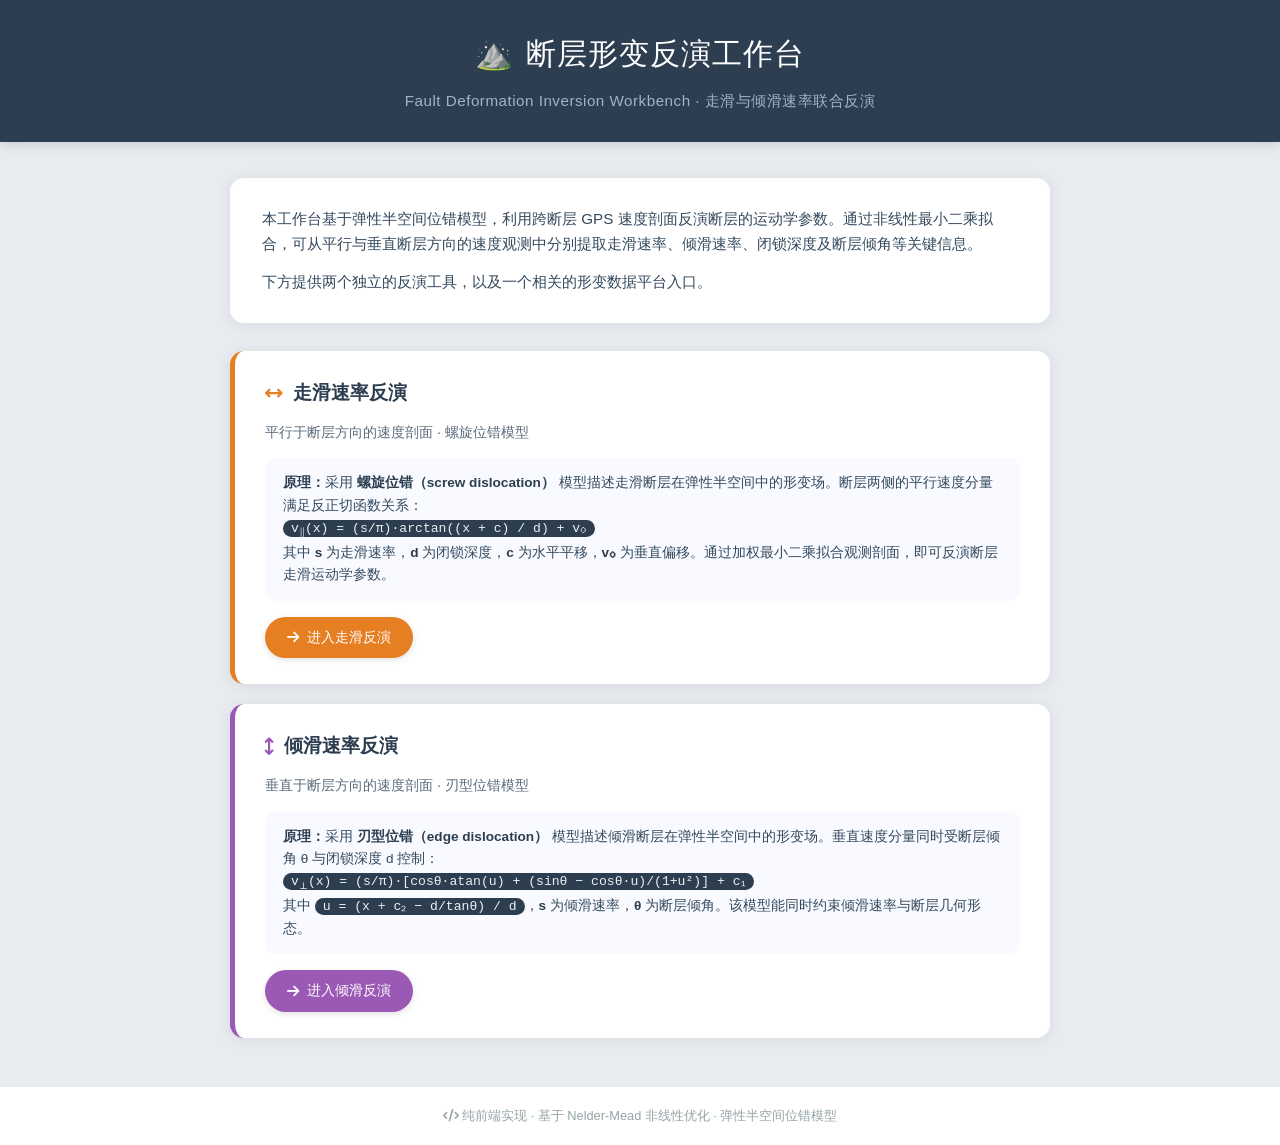
==== fault_inversion_index.html @ 7bd521e2 "Add files via upload" ====
<!DOCTYPE html>
<html lang="zh-CN">
<head>
    <meta charset="UTF-8">
    <meta name="viewport" content="width=device-width, initial-scale=1.0">
    <title>断层形变反演工作台</title>
    <style>
        * { margin: 0; padding: 0; box-sizing: border-box; }
        body {
            font-family: 'Segoe UI', Roboto, 'Helvetica Neue', Arial, sans-serif;
            background: #e8ecf1;
            color: #2c3e50;
            line-height: 1.7;
            min-height: 100vh;
            display: flex;
            flex-direction: column;
        }
        .header {
            background: #2c3e50;
            color: white;
            padding: 28px 24px;
            text-align: center;
            box-shadow: 0 2px 12px rgba(0,0,0,0.15);
        }
        .header h1 {
            font-size: 1.9rem;
            font-weight: 500;
            letter-spacing: 1px;
            display: flex;
            align-items: center;
            justify-content: center;
            gap: 12px;
            flex-wrap: wrap;
        }
        .header h1 span { color: #3498db; }
        .header .subtitle {
            margin-top: 8px;
            font-size: 0.95rem;
            color: #a0b4c8;
            letter-spacing: 0.5px;
        }
        .main {
            flex: 1;
            max-width: 860px;
            margin: 0 auto;
            padding: 36px 20px 48px;
            width: 100%;
        }
        .intro {
            background: white;
            border-radius: 14px;
            box-shadow: 0 2px 16px rgba(0,0,0,0.08);
            padding: 28px 32px;
            margin-bottom: 28px;
        }
        .intro p { font-size: 0.95rem; color: #34495e; }
        .intro p + p { margin-top: 12px; }
        .card-grid {
            display: flex;
            flex-direction: column;
            gap: 20px;
        }
        .card {
            background: white;
            border-radius: 14px;
            box-shadow: 0 2px 16px rgba(0,0,0,0.08);
            padding: 26px 30px;
            transition: box-shadow 0.2s, transform 0.2s;
            border-left: 5px solid #3498db;
        }
        .card:hover {
            box-shadow: 0 6px 24px rgba(0,0,0,0.13);
            transform: translateY(-2px);
        }
        .card.strike { border-left-color: #e67e22; }
        .card.dip { border-left-color: #9b59b6; }
        .card.external { border-left-color: #27ae60; }
        .card h2 {
            font-size: 1.2rem;
            font-weight: 600;
            margin-bottom: 10px;
            display: flex;
            align-items: center;
            gap: 10px;
        }
        .card h2 i { font-size: 1.1rem; }
        .card.strike h2 i { color: #e67e22; }
        .card.dip h2 i { color: #9b59b6; }
        .card.external h2 i { color: #27ae60; }
        .card .desc {
            font-size: 0.9rem;
            color: #5a6c7d;
            margin-bottom: 14px;
        }
        .card .principle {
            background: #f8faff;
            border-radius: 10px;
            padding: 14px 18px;
            font-size: 0.85rem;
            color: #34495e;
            margin-bottom: 16px;
            line-height: 1.65;
        }
        .card .principle strong { color: #2c3e50; }
        .card .principle code {
            background: #2c3e50;
            color: #ecf0f1;
            padding: 1px 8px;
            border-radius: 10px;
            font-family: 'Courier New', monospace;
            font-size: 0.82rem;
        }
        .card .btn-link {
            display: inline-flex;
            align-items: center;
            gap: 8px;
            padding: 9px 22px;
            border-radius: 24px;
            text-decoration: none;
            font-size: 0.88rem;
            font-weight: 500;
            color: white;
            transition: background 0.2s;
            box-shadow: 0 2px 6px rgba(0,0,0,0.12);
        }
        .card.strike .btn-link { background: #e67e22; }
        .card.strike .btn-link:hover { background: #d35400; }
        .card.dip .btn-link { background: #9b59b6; }
        .card.dip .btn-link:hover { background: #8e44ad; }
        .card.external .btn-link { background: #27ae60; }
        .card.external .btn-link:hover { background: #219a52; }
        .footer {
            text-align: center;
            padding: 18px;
            font-size: 0.8rem;
            color: #95a5a6;
            background: white;
            border-top: 1px solid #e1e8f0;
        }
        @media (max-width: 600px) {
            .header h1 { font-size: 1.4rem; }
            .main { padding: 24px 14px 36px; }
            .card { padding: 20px 18px; }
            .intro { padding: 20px 18px; }
        }
    </style>
</head>
<body>
    <div class="header">
        <h1><span>⛰️</span> 断层形变反演工作台</h1>
        <div class="subtitle">Fault Deformation Inversion Workbench · 走滑与倾滑速率联合反演</div>
    </div>

    <div class="main">
        <div class="intro">
            <p>本工作台基于弹性半空间位错模型，利用跨断层 GPS 速度剖面反演断层的运动学参数。通过非线性最小二乘拟合，可从平行与垂直断层方向的速度观测中分别提取走滑速率、倾滑速率、闭锁深度及断层倾角等关键信息。</p>
            <p>下方提供两个独立的反演工具，以及一个相关的形变数据平台入口。</p>
        </div>

        <div class="card-grid">
            <!-- 走滑 -->
            <div class="card strike">
                <h2><i class="fas fa-arrows-left-right"></i> 走滑速率反演</h2>
                <div class="desc">平行于断层方向的速度剖面 · 螺旋位错模型</div>
                <div class="principle">
                    <strong>原理：</strong>采用 <strong>螺旋位错（screw dislocation）</strong> 模型描述走滑断层在弹性半空间中的形变场。断层两侧的平行速度分量满足反正切函数关系：
                    <br>
                    <code>v<sub>∥</sub>(x) = (s/π)·arctan((x + c) / d) + v₀</code>
                    <br>
                    其中 <strong>s</strong> 为走滑速率，<strong>d</strong> 为闭锁深度，<strong>c</strong> 为水平平移，<strong>v₀</strong> 为垂直偏移。通过加权最小二乘拟合观测剖面，即可反演断层走滑运动学参数。
                </div>
                <a class="btn-link" href="OPT_strike_slip.html">
                    <i class="fas fa-arrow-right"></i> 进入走滑反演
                </a>
            </div>

            <!-- 倾滑 -->
            <div class="card dip">
                <h2><i class="fas fa-arrows-up-down"></i> 倾滑速率反演</h2>
                <div class="desc">垂直于断层方向的速度剖面 · 刃型位错模型</div>
                <div class="principle">
                    <strong>原理：</strong>采用 <strong>刃型位错（edge dislocation）</strong> 模型描述倾滑断层在弹性半空间中的形变场。垂直速度分量同时受断层倾角 θ 与闭锁深度 d 控制：
                    <br>
                    <code>v<sub>⊥</sub>(x) = (s/π)·[cosθ·atan(u) + (sinθ − cosθ·u)/(1+u²)] + c₁</code>
                    <br>
                    其中 <code>u = (x + c₂ − d/tanθ) / d</code>，<strong>s</strong> 为倾滑速率，<strong>θ</strong> 为断层倾角。该模型能同时约束倾滑速率与断层几何形态。
                </div>
                <a class="btn-link" href="OPT_dip_slip.html">
                    <i class="fas fa-arrow-right"></i> 进入倾滑反演
                </a>
            </div>
        </div>
    </div>

    <div class="footer">
        <i class="fas fa-code"></i> 纯前端实现 · 基于 Nelder-Mead 非线性优化 · 弹性半空间位错模型
    </div>

    <!-- 引入 Font Awesome 图标 -->
    <link rel="stylesheet" href="https://cdnjs.cloudflare.com/ajax/libs/font-awesome/6.0.0-beta3/css/all.min.css">
</body>
</html>
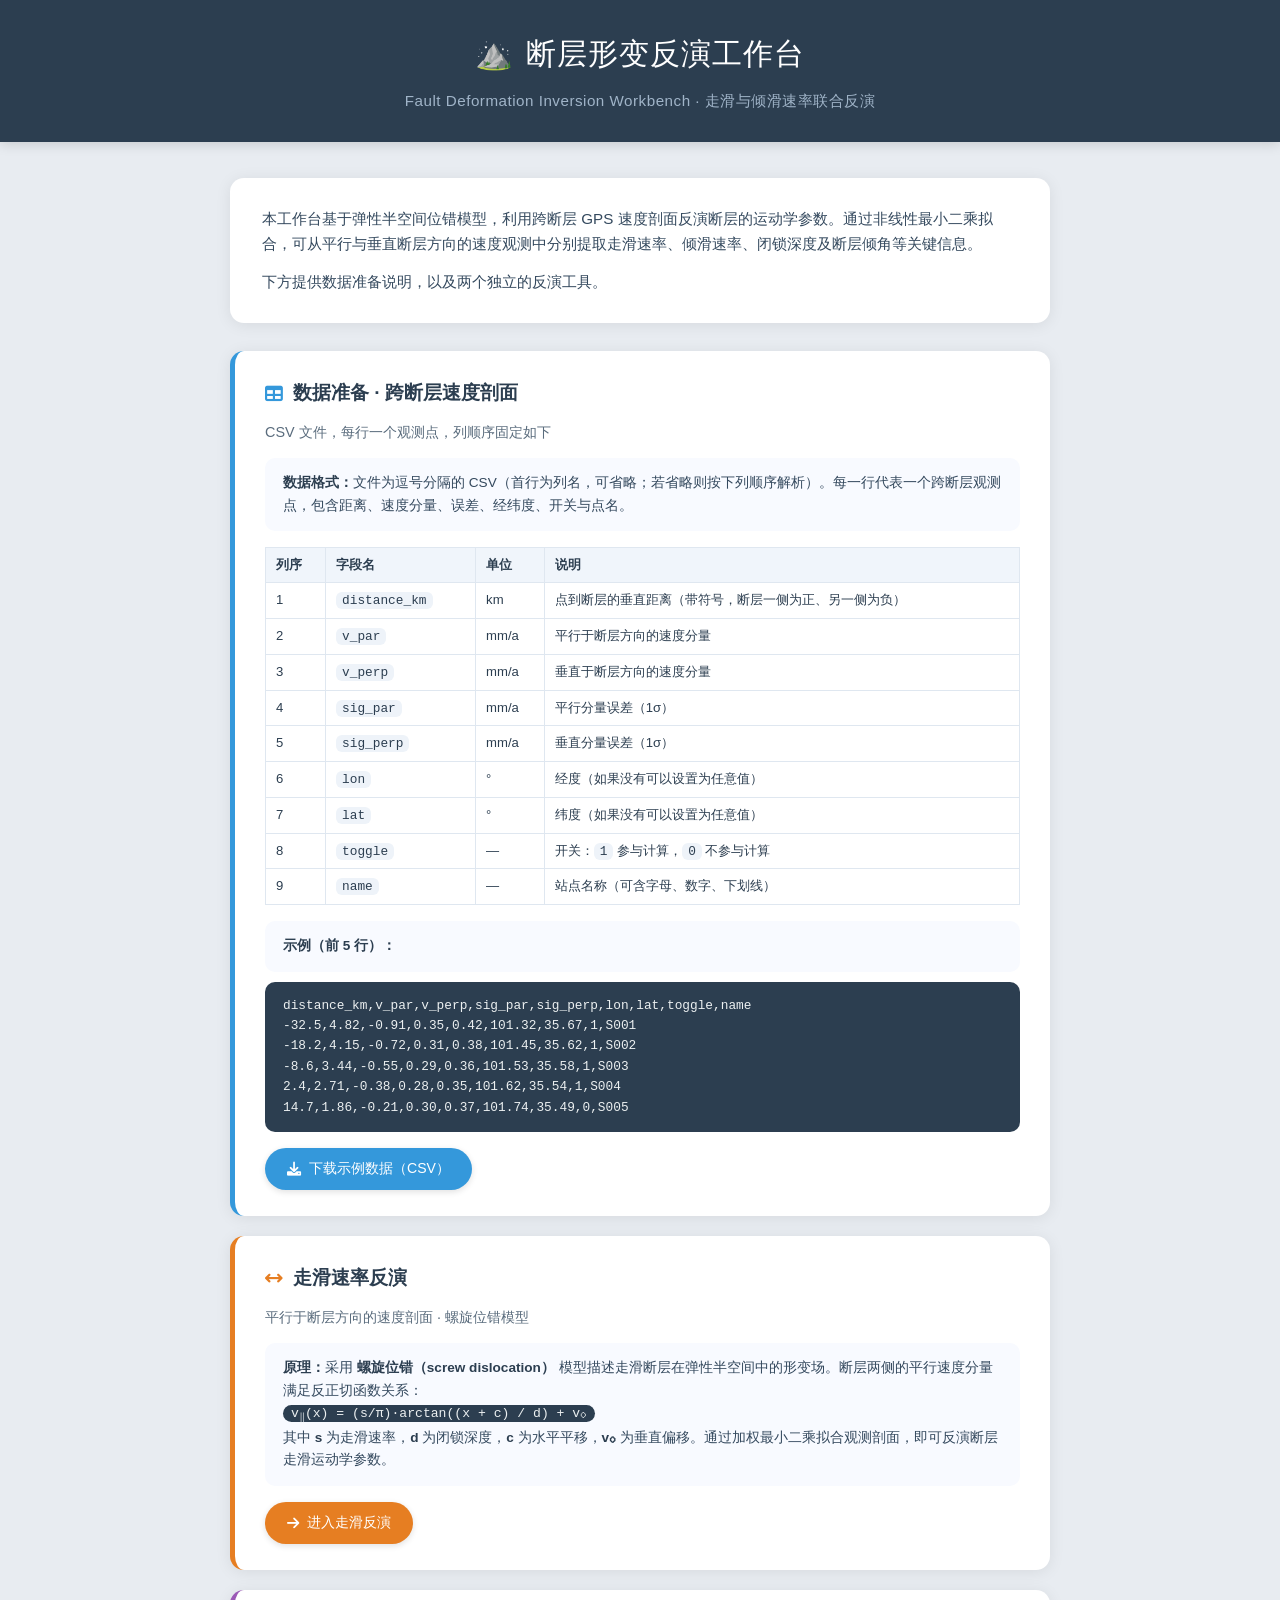
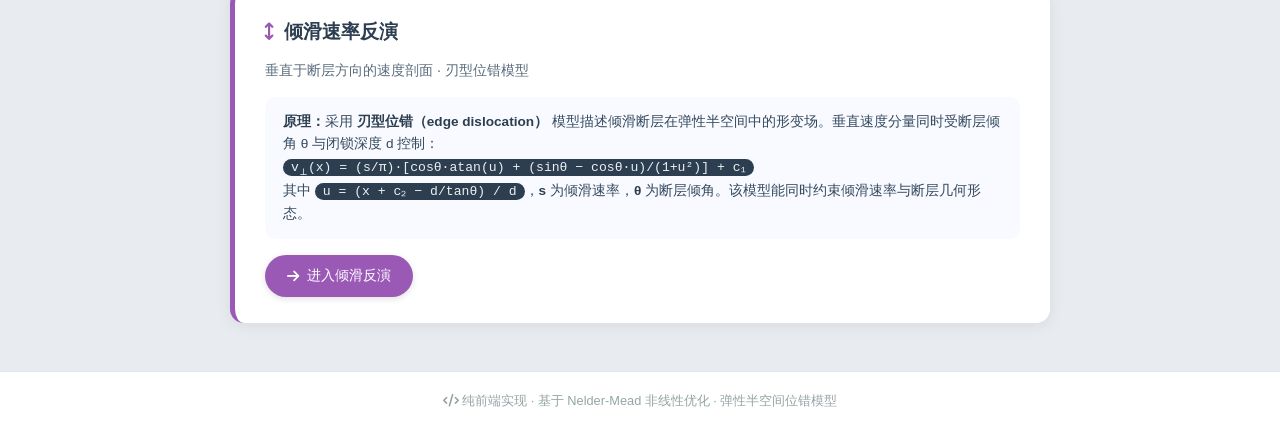
==== commit 05547582: "Add files via upload" ====
--- a/fault_inversion_index.html
+++ b/fault_inversion_index.html
@@ -75,6 +75,7 @@
         .card.strike { border-left-color: #e67e22; }
         .card.dip { border-left-color: #9b59b6; }
         .card.external { border-left-color: #27ae60; }
+        .card.data { border-left-color: #3498db; }
         .card h2 {
             font-size: 1.2rem;
             font-weight: 600;
@@ -87,6 +88,7 @@
         .card.strike h2 i { color: #e67e22; }
         .card.dip h2 i { color: #9b59b6; }
         .card.external h2 i { color: #27ae60; }
+        .card.data h2 i { color: #3498db; }
         .card .desc {
             font-size: 0.9rem;
             color: #5a6c7d;
@@ -129,6 +131,8 @@
         .card.dip .btn-link:hover { background: #8e44ad; }
         .card.external .btn-link { background: #27ae60; }
         .card.external .btn-link:hover { background: #219a52; }
+        .card.data .btn-link { background: #3498db; }
+        .card.data .btn-link:hover { background: #2f89c5; }
         .footer {
             text-align: center;
             padding: 18px;
@@ -137,11 +141,60 @@
             background: white;
             border-top: 1px solid #e1e8f0;
         }
+
+        /* ===== 数据格式说明区 ===== */
+        .data-table {
+            width: 100%;
+            border-collapse: collapse;
+            font-size: 0.82rem;
+            margin: 6px 0 16px;
+        }
+        .data-table th, .data-table td {
+            border: 1px solid #dfe7f0;
+            padding: 6px 10px;
+            text-align: left;
+            vertical-align: top;
+        }
+        .data-table th {
+            background: #f0f5fb;
+            color: #2c3e50;
+            font-weight: 600;
+            white-space: nowrap;
+        }
+        .data-table td code {
+            background: #eef3f9;
+            color: #2c3e50;
+            padding: 1px 6px;
+            border-radius: 6px;
+            font-family: 'Courier New', monospace;
+            font-size: 0.8rem;
+        }
+        .sample-code {
+            background: #2c3e50;
+            color: #ecf0f1;
+            border-radius: 10px;
+            padding: 14px 18px;
+            font-family: 'Courier New', monospace;
+            font-size: 0.8rem;
+            line-height: 1.6;
+            overflow-x: auto;
+            margin-bottom: 16px;
+            white-space: pre;
+        }
+        .data-actions {
+            display: flex;
+            flex-wrap: wrap;
+            gap: 10px;
+        }
+        .data-actions .btn-link { cursor: pointer; border: none; }
+
         @media (max-width: 600px) {
             .header h1 { font-size: 1.4rem; }
             .main { padding: 24px 14px 36px; }
             .card { padding: 20px 18px; }
             .intro { padding: 20px 18px; }
+            .data-table { font-size: 0.76rem; }
+            .data-table th, .data-table td { padding: 5px 7px; }
         }
     </style>
 </head>
@@ -154,10 +207,49 @@
     <div class="main">
         <div class="intro">
             <p>本工作台基于弹性半空间位错模型，利用跨断层 GPS 速度剖面反演断层的运动学参数。通过非线性最小二乘拟合，可从平行与垂直断层方向的速度观测中分别提取走滑速率、倾滑速率、闭锁深度及断层倾角等关键信息。</p>
-            <p>下方提供两个独立的反演工具，以及一个相关的形变数据平台入口。</p>
+            <p>下方提供数据准备说明，以及两个独立的反演工具。</p>
         </div>
 
         <div class="card-grid">
+            <!-- 数据准备 -->
+            <div class="card data">
+                <h2><i class="fas fa-table"></i> 数据准备 · 跨断层速度剖面</h2>
+                <div class="desc">CSV 文件，每行一个观测点，列顺序固定如下</div>
+                <div class="principle">
+                    <strong>数据格式：</strong>文件为逗号分隔的 CSV（首行为列名，可省略；若省略则按下列顺序解析）。每一行代表一个跨断层观测点，包含距离、速度分量、误差、经纬度、开关与点名。
+                </div>
+                <table class="data-table">
+                    <thead>
+                        <tr><th>列序</th><th>字段名</th><th>单位</th><th>说明</th></tr>
+                    </thead>
+                    <tbody>
+                        <tr><td>1</td><td><code>distance_km</code></td><td>km</td><td>点到断层的垂直距离（带符号，断层一侧为正、另一侧为负）</td></tr>
+                        <tr><td>2</td><td><code>v_par</code></td><td>mm/a</td><td>平行于断层方向的速度分量</td></tr>
+                        <tr><td>3</td><td><code>v_perp</code></td><td>mm/a</td><td>垂直于断层方向的速度分量</td></tr>
+                        <tr><td>4</td><td><code>sig_par</code></td><td>mm/a</td><td>平行分量误差（1σ）</td></tr>
+                        <tr><td>5</td><td><code>sig_perp</code></td><td>mm/a</td><td>垂直分量误差（1σ）</td></tr>
+                        <tr><td>6</td><td><code>lon</code></td><td>°</td><td>经度（如果没有可以设置为任意值）</td></tr>
+                        <tr><td>7</td><td><code>lat</code></td><td>°</td><td>纬度（如果没有可以设置为任意值）</td></tr>
+                        <tr><td>8</td><td><code>toggle</code></td><td>—</td><td>开关：<code>1</code> 参与计算，<code>0</code> 不参与计算</td></tr>
+                        <tr><td>9</td><td><code>name</code></td><td>—</td><td>站点名称（可含字母、数字、下划线）</td></tr>
+                    </tbody>
+                </table>
+                <div class="principle" style="margin-bottom:10px;">
+                    <strong>示例（前 5 行）：</strong>
+                </div>
+                <div class="sample-code">distance_km,v_par,v_perp,sig_par,sig_perp,lon,lat,toggle,name
+-32.5,4.82,-0.91,0.35,0.42,101.32,35.67,1,S001
+-18.2,4.15,-0.72,0.31,0.38,101.45,35.62,1,S002
+-8.6,3.44,-0.55,0.29,0.36,101.53,35.58,1,S003
+2.4,2.71,-0.38,0.28,0.35,101.62,35.54,1,S004
+14.7,1.86,-0.21,0.30,0.37,101.74,35.49,0,S005</div>
+                <div class="data-actions">
+                    <a class="btn-link" id="downloadSample" href="#" download="fault_profile_sample.csv">
+                        <i class="fas fa-download"></i> 下载示例数据（CSV）
+                    </a>
+                </div>
+            </div>
+
             <!-- 走滑 -->
             <div class="card strike">
                 <h2><i class="fas fa-arrows-left-right"></i> 走滑速率反演</h2>
@@ -198,5 +290,28 @@
 
     <!-- 引入 Font Awesome 图标 -->
     <link rel="stylesheet" href="https://cdnjs.cloudflare.com/ajax/libs/font-awesome/6.0.0-beta3/css/all.min.css">
+
+    <script>
+        // 动态生成示例数据文件，供“下载示例数据”按钮使用
+        (function () {
+            var header = "distance_km,v_par,v_perp,sig_par,sig_perp,lon,lat,toggle,name";
+            var rows = [
+                "-32.5,4.82,-0.91,0.35,0.42,101.32,35.67,1,S001",
+                "-18.2,4.15,-0.72,0.31,0.38,101.45,35.62,1,S002",
+                "-8.6,3.44,-0.55,0.29,0.36,101.53,35.58,1,S003",
+                "2.4,2.71,-0.38,0.28,0.35,101.62,35.54,1,S004",
+                "14.7,1.86,-0.21,0.30,0.37,101.74,35.49,0,S005",
+                "21.3,1.22,-0.14,0.32,0.39,101.82,35.45,1,S006",
+                "30.8,0.65,-0.08,0.34,0.41,101.95,35.40,1,S007"
+            ];
+            var csv = header + "\n" + rows.join("\n") + "\n";
+            var blob = new Blob(["\ufeff" + csv], { type: "text/csv;charset=utf-8;" });
+            var url = URL.createObjectURL(blob);
+            var link = document.getElementById("downloadSample");
+            if (link) {
+                link.href = url;
+            }
+        })();
+    </script>
 </body>
 </html>
